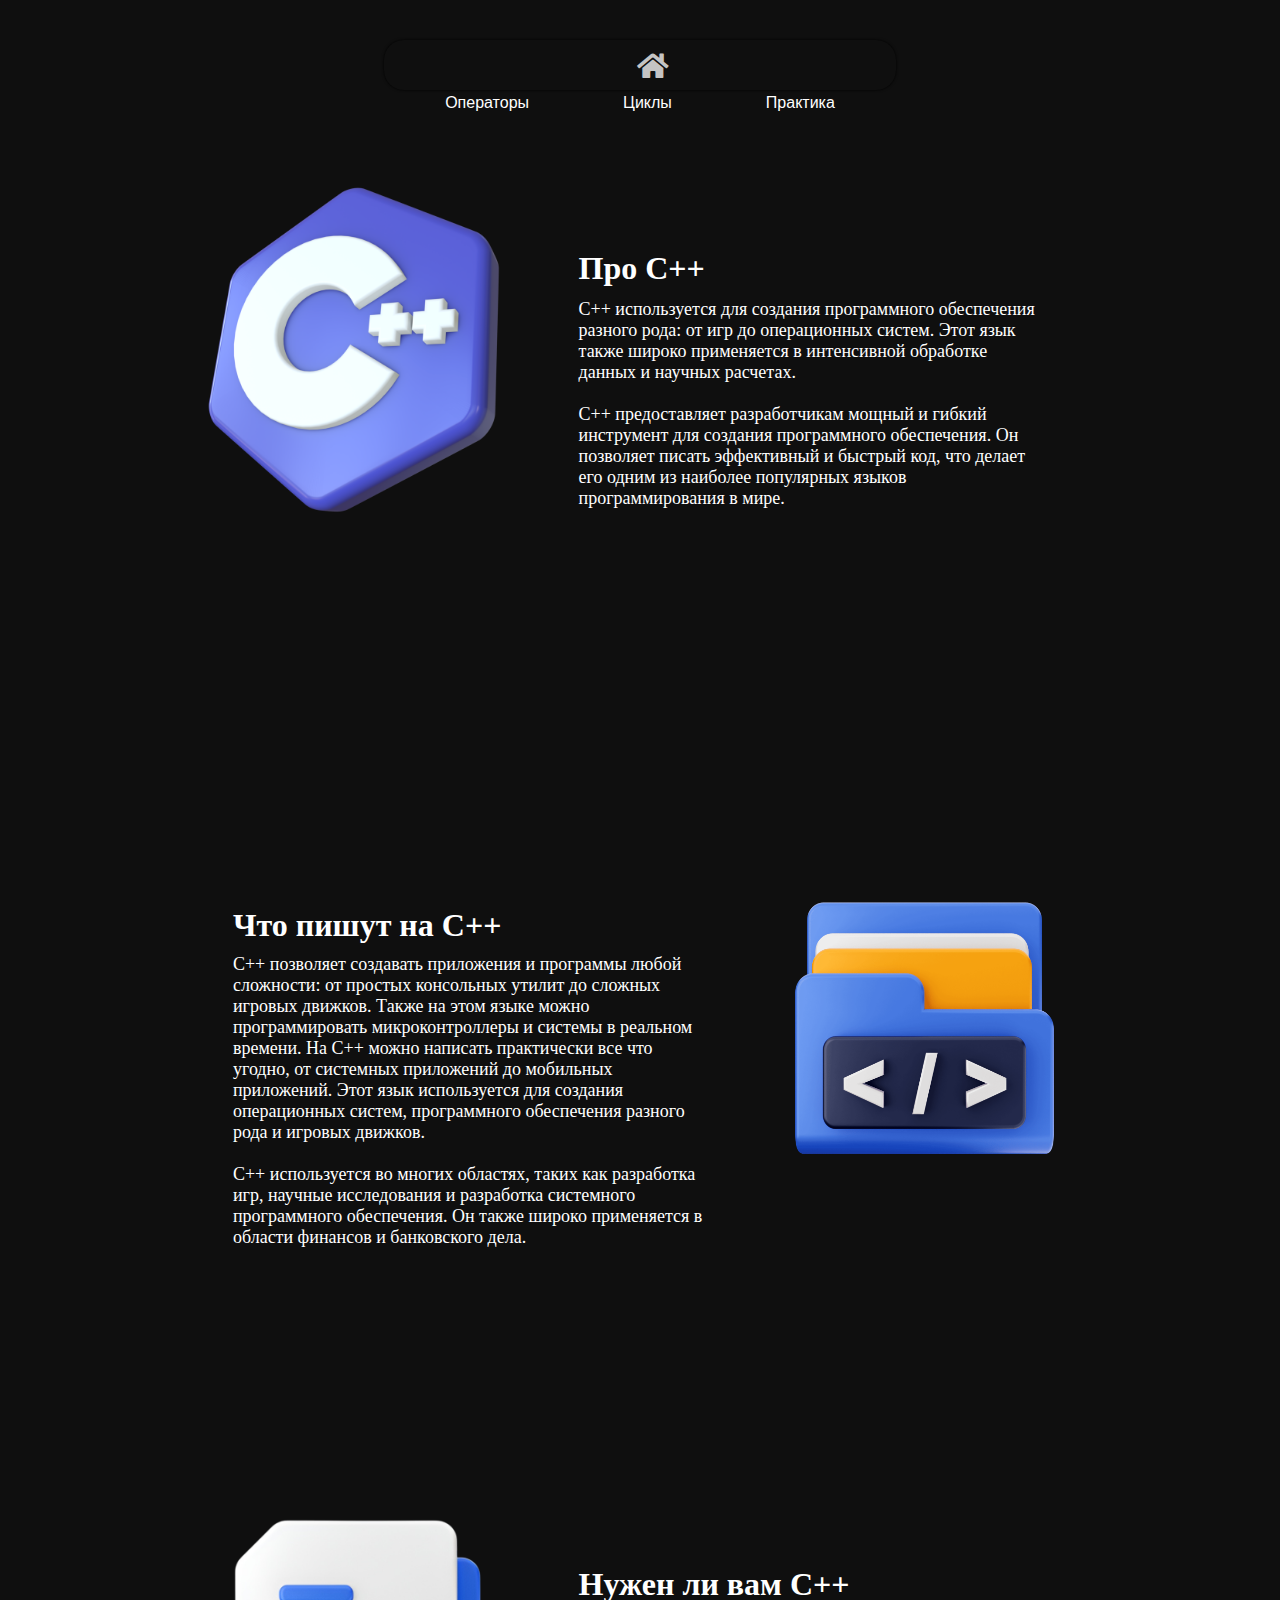
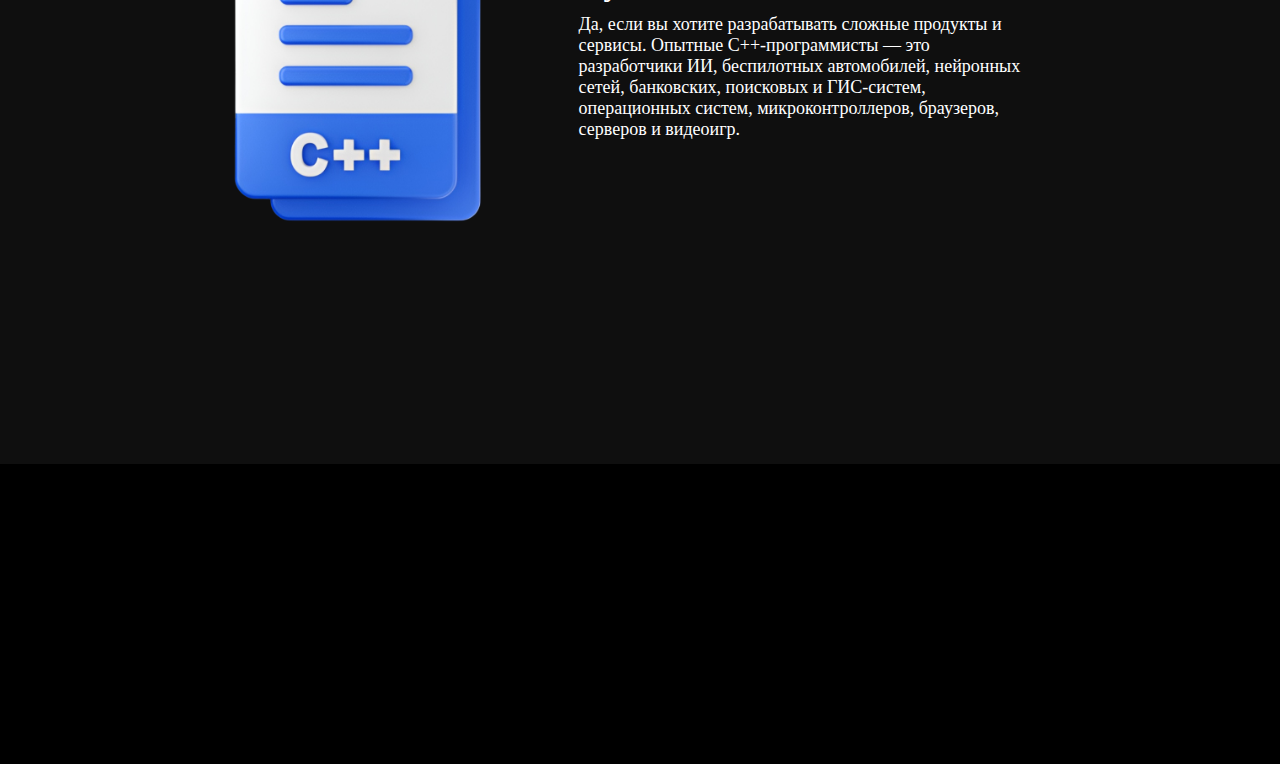
==== index.html @ 0b918642 "Add files via upload" ====
<!DOCTYPE html>
<html>
<head>
	<title>Операторы языка</title>
	<link rel="stylesheet" href="styles/style.css">
	<link rel="stylesheet" href="styles/mainMenu.css">
	<link rel="stylesheet" href="https://use.fontawesome.com/releases/v5.1.1/css/all.css">
</head>
<body>

<center>
<header>
	<div class="ALL_header_menu"> 
		<div class="Logo">
			<a href="index.html"><i class="fa fa-home"></i></a>
		</div>  
		<div class="Top_menu">
			<ul>
				<div class="dropdown">
					<li><a href="index3.html">Операторы</a></li>
						 <div class="dropdown-content">
	    				 	<a href="if_else.html">Оператор if и else</a>
	   						<a href="ternal.html">Тернальный оператор</a>
	   						<a href="switch.html">Оператор switch</a>
	   						<a href="break.html">break и continue</a>
	    				 </div>
	    		</div>
	    		<div class="dropdown1"> 
	    			<li><a href="index1.html">Циклы</a></li>
	    			 	<div class="dropdown-content1">
	    				 	<a href="for.html">Цикл for</a>
	   						<a href="while.html">Циклы while и do while</a>
	   						<a href="nested.html">Вложенные констуркции в циклах</a>
	    				</div>
				</div>
				<li><a href="index2.html">Практика</a></li>
			</ul>
		</div>
    </div>
</header>
</center>	
<div class="text1">
<div class="text_block" id="block1">
	<img src="images/3dc.png">
	<div class="block_text">
		<h1>Про C++</h1>
		<p>C++ используется для создания программного обеспечения разного рода: от игр до операционных систем. Этот язык также широко применяется в интенсивной обработке данных и научных расчетах.
		<br><br>
		C++ предоставляет разработчикам мощный и гибкий инструмент для создания программного обеспечения. Он позволяет писать эффективный и быстрый код, что делает его одним из наиболее популярных языков программирования в мире.</p>
	</div>
</div>

<div class="text_block" id="block2">
	<div class="block_text">
		<h1>Что пишут на C++</h1>
		<p>C++ позволяет создавать приложения и программы любой сложности: от простых консольных утилит до сложных игровых движков. Также на этом языке можно программировать микроконтроллеры и системы в реальном времени. На C++ можно написать практически все что угодно, от системных приложений до мобильных приложений. Этот язык используется для создания операционных систем, программного обеспечения разного рода и игровых движков.
		<br><br>
		C++ используется во многих областях, таких как разработка игр, научные исследования и разработка системного программного обеспечения. Он также широко применяется в области финансов и банковского дела. </p>
	</div>
	<img src="images/folder.png">
</div>
<div class="text_block" id="block3">
	<img src="images/fileC.png">
	<div class="block_text">
		<h1>Нужен ли вам C++</h1>
		<p>Да, если вы хотите разрабатывать сложные продукты и сервисы. Опытные C++-программисты — это разработчики ИИ, беспилотных автомобилей, нейронных сетей, банковских, поисковых и ГИС-систем, операционных систем, микроконтроллеров, браузеров, серверов и видеоигр.</p>
	</div>
</div>
</div>
<footer>
  	</footer>
</body>
</html>
---- styles/style.css ----
* {
    margin: 0;
    padding: 0;
}

body {
    background: #0f0f0f;
}

p {
    font-size: 18px;
}
.text_block {
    display: inline-flex;
    padding-top: 3%;
    padding-left: 10%;
    max-width: 80%; /* Ограничиваем максимальную ширину блока */
    z-index: 1;
}

.block_text {
    padding-left: 4%; /* Используем относительные отступы */
    z-index: 1;
}

.text_block img {
    max-width: 37%; /* Делаем изображения адаптивными по ширине */
    height: auto; /* Позволяем изображениям сохранять пропорции */
    padding-left: 3%; /* Используем относительные отступы */
    padding-top: 4%;
    z-index: 1;
}

.block_text p {
    color: white;
    padding-top: 2%;
    max-width: 80%; /* Ограничиваем максимальную ширину текста */
}

#block2 .block_text p {
	max-width: 100%;
}

.block_text h1 {
    color: white;
    padding-top: 22%; /* Используем относительные отступы */
}

#block1 {
    padding-top: 5%; /* Используем относительные отступы */
}

#block2 {
    padding-left: 15%; /* Используем относительные отступы */
    padding-top: 20%; /* Используем относительные отступы */
}

#block2 img {
    padding-top: 4%; /* Используем относительные отступы */
    padding-right: 10%
}


#block3 {
    padding-top: 15%; /* Используем относительные отступы */
}

.text1 {
    margin-top: -30px;
}


.block_text1 {
    padding-left: 4%; /* Используем относительные отступы */
    z-index: 1;
}

.block_text1 {
    color: white;
    padding-top: 2%;
    max-width: 80%; /* Ограничиваем максимальную ширину текста */
}

.block_text1 h1 {
    color: white;
    padding-top: 5%; /* Используем относительные отступы */
}

.block_text1 p {
    color: white;
    padding-top: 2%;
}

.example h2 {
    color: #c7c7c7;
    margin-left: 13%;
    padding-top: 3%;
    font-size: 21px;
    text-decoration: underline 1px;
}

.example {
    margin-left: 6%;
}

.example p {
     color: white;
    padding-top: 2%;
    max-width: 80%; /* Ограничиваем максимальную ширину текста */
    margin-left: 14%;

}

#textexample {
    margin-top: -20px;
}

#textexample1 {
    color: white;
    padding-top: 3%;
    max-width: 70%; /* Ограничиваем максимальную ширину текста */
    margin-left: 13.2%;
}

footer {
    background-color: black;
    margin-top: 200px;
    height: 300px;
}
---- styles/mainMenu.css ----
header {
  display: flex;
  justify-content: center;
  border-radius: 20px;
  width: 40%; /* Используем относительную ширину */
  margin: 40px auto 0; /* Центрируем по горизонтали и добавляем отступы */
  height: 50px;
  box-shadow: 0px 0px 3px black;
  position: relative; /* Добавляем позиционирование */
  background: #0f0f0f;
}

.Logo, .Top_menu {
  display: inline-block;
  vertical-align: middle;
}

.Logo i {
  font-size: 28px;
  margin-left: 25px;
  padding-top: 11.5px;
  color: #c4c4c4;
  transition: 0.3s;
}

.Logo i:hover {
  text-shadow: 0px 0px 5px #6224ff;
  transition: 0.3s;
}

.Top_menu li {
  display: inline-block;
  padding-top: 14px;
  transition: 0.3s;
}

.Top_menu li:hover{
  color: red;
}

.Top_menu a {
  padding: 45px; /* Убираем верхний отступ и добавляем отступы по бокам */
  font-size: 16px;
  color: white;
  text-decoration: none;
  transition: 0.3s;
  font-family: arial, "FontAwesome"; /* Объединяем шрифты */
}



.dropdown, .dropdown1 {
  position: relative;
  display: inline-block;
}

.dropdown-content, .dropdown-content1 {
  display: none;
  position: absolute;
  z-index: 1;
  background: #0f0f0f;
  box-shadow: 0px 0px 3px black;
  border-radius: 10px;
  width: 130px;
  margin-left: 25px;
  margin-top: 25px;
  animation: slideIn 0.3s ease forwards; /* Анимация появления */
  z-index: 2;
}

.dropdown-content1 { 
  margin-left: 10px;
}

@keyframes slideIn {
  from {
    opacity: 0;
    transform: translateY(-10px); /* Двигаем блок вверх при появлении */
  }
  to {
    opacity: 1;
    transform: translateY(0); /* Конечное положение */
  }
}

.dropdown-content a, .dropdown-content1 a {
  color: #ababab;
  padding: 20px; /* Изменяем отступы */
  text-decoration: none;
  display: block;
}

.dropdown-content a:hover, .dropdown-content1 a:hover {
  color: white; /* Изменяем цвет при наведении */
}

.dropdown:hover .dropdown-content, .dropdown1:hover .dropdown-content1 {
  display: block;
}
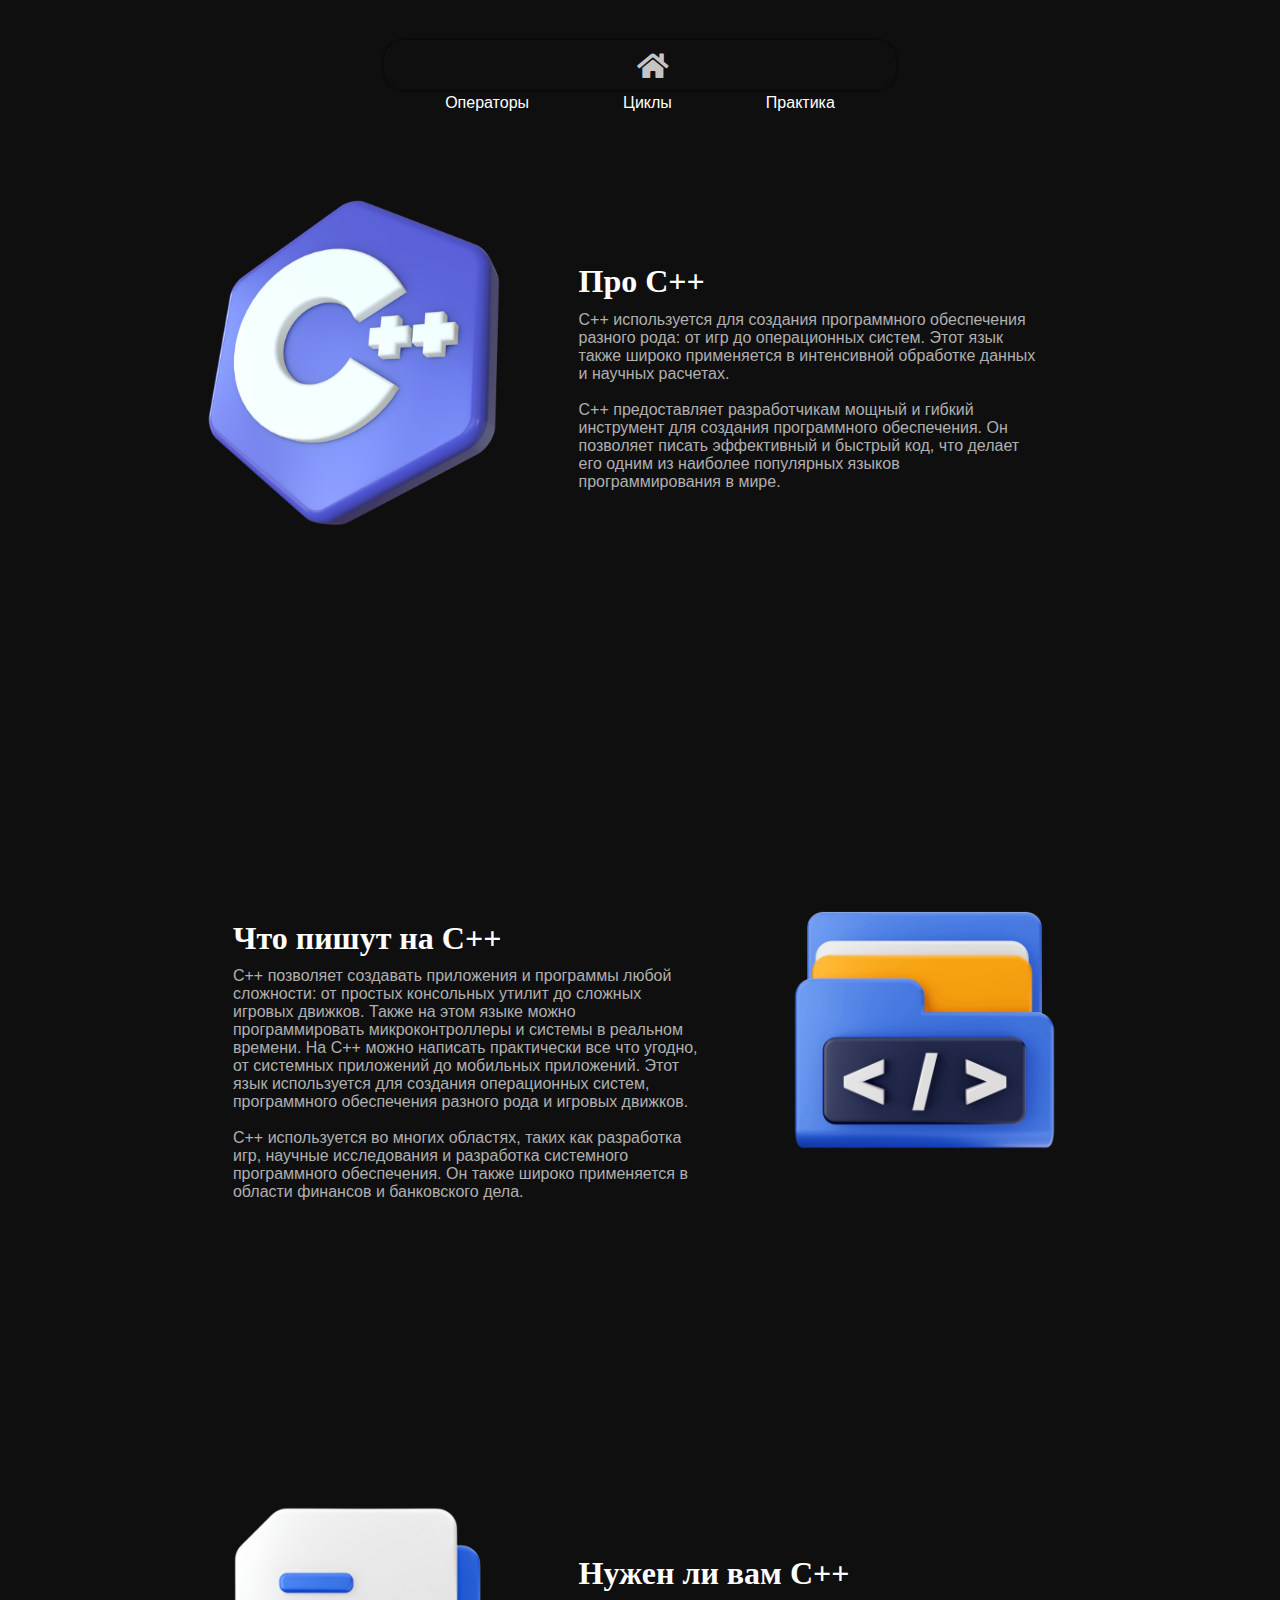
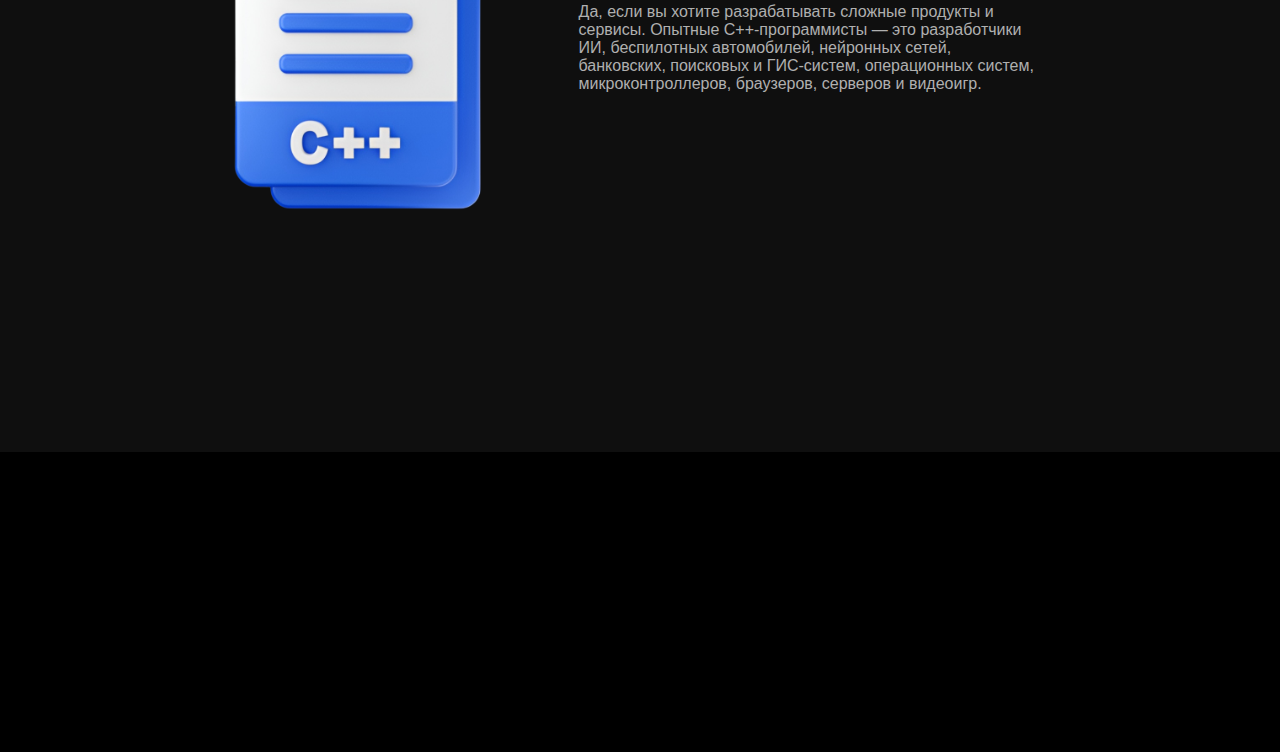
==== commit f4002729: "Add files via upload" ====
--- a/index.html
+++ b/index.html
@@ -17,7 +17,7 @@
 		<div class="Top_menu">
 			<ul>
 				<div class="dropdown">
-					<li><a href="index3.html">Операторы</a></li>
+					<li><a href="">Операторы</a></li>
 						 <div class="dropdown-content">
 	    				 	<a href="if_else.html">Оператор if и else</a>
 	   						<a href="ternal.html">Тернальный оператор</a>
@@ -26,14 +26,14 @@
 	    				 </div>
 	    		</div>
 	    		<div class="dropdown1"> 
-	    			<li><a href="index1.html">Циклы</a></li>
+	    			<li><a href="">Циклы</a></li>
 	    			 	<div class="dropdown-content1">
 	    				 	<a href="for.html">Цикл for</a>
 	   						<a href="while.html">Циклы while и do while</a>
 	   						<a href="nested.html">Вложенные констуркции в циклах</a>
 	    				</div>
 				</div>
-				<li><a href="index2.html">Практика</a></li>
+				<li><a href="practice.html">Практика</a></li>
 			</ul>
 		</div>
     </div>
--- a/styles/style.css
+++ b/styles/style.css
@@ -8,7 +8,8 @@
 }
 
 p {
-    font-size: 18px;
+    font-size: 16px;
+    font-family: Geneva, Arial, Helvetica, sans-serif;
 }
 .text_block {
     display: inline-flex;
@@ -32,7 +33,7 @@
 }
 
 .block_text p {
-    color: white;
+    color: #b0b0b0;
     padding-top: 2%;
     max-width: 80%; /* Ограничиваем максимальную ширину текста */
 }
@@ -47,7 +48,7 @@
 }
 
 #block1 {
-    padding-top: 5%; /* Используем относительные отступы */
+    padding-top: 6%; /* Используем относительные отступы */
 }
 
 #block2 {
@@ -65,6 +66,12 @@
     padding-top: 15%; /* Используем относительные отступы */
 }
 
+#block5 {
+    padding-left: 12%; /* Используем относительные отступы */
+    z-index: 1;
+
+}
+
 .text1 {
     margin-top: -30px;
 }
@@ -76,7 +83,7 @@
 }
 
 .block_text1 {
-    color: white;
+    color: #b0b0b0;
     padding-top: 2%;
     max-width: 80%; /* Ограничиваем максимальную ширину текста */
 }
@@ -87,8 +94,10 @@
 }
 
 .block_text1 p {
-    color: white;
+    color: #b0b0b0;
     padding-top: 2%;
+    font-size: 16px;
+    font-family: Geneva, Arial, Helvetica, sans-serif;
 }
 
 .example h2 {
@@ -104,10 +113,12 @@
 }
 
 .example p {
-     color: white;
+    color: #b0b0b0;
     padding-top: 2%;
     max-width: 80%; /* Ограничиваем максимальную ширину текста */
     margin-left: 14%;
+    font-size: 16px;
+    font-family: Geneva, Arial, Helvetica, sans-serif;
 
 }
 
@@ -116,7 +127,7 @@
 }
 
 #textexample1 {
-    color: white;
+    color: #b0b0b0;
     padding-top: 3%;
     max-width: 70%; /* Ограничиваем максимальную ширину текста */
     margin-left: 13.2%;
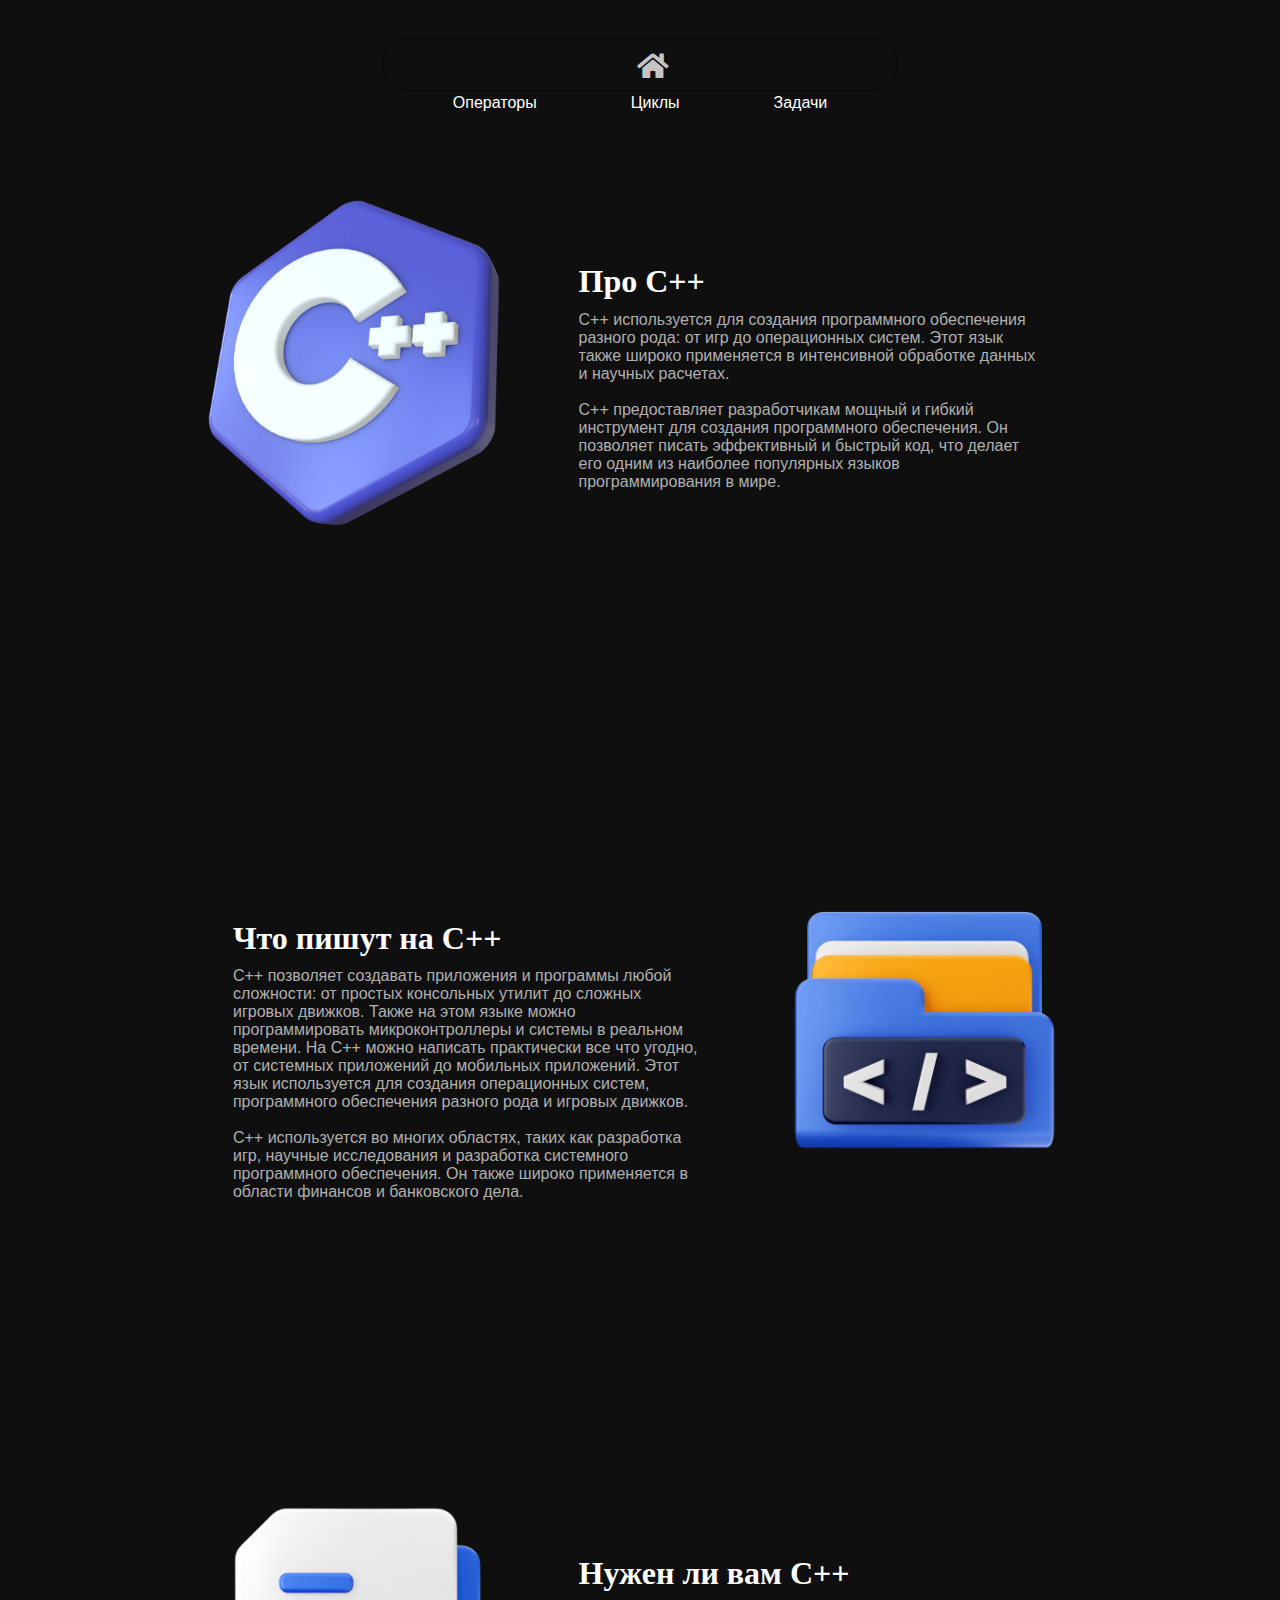
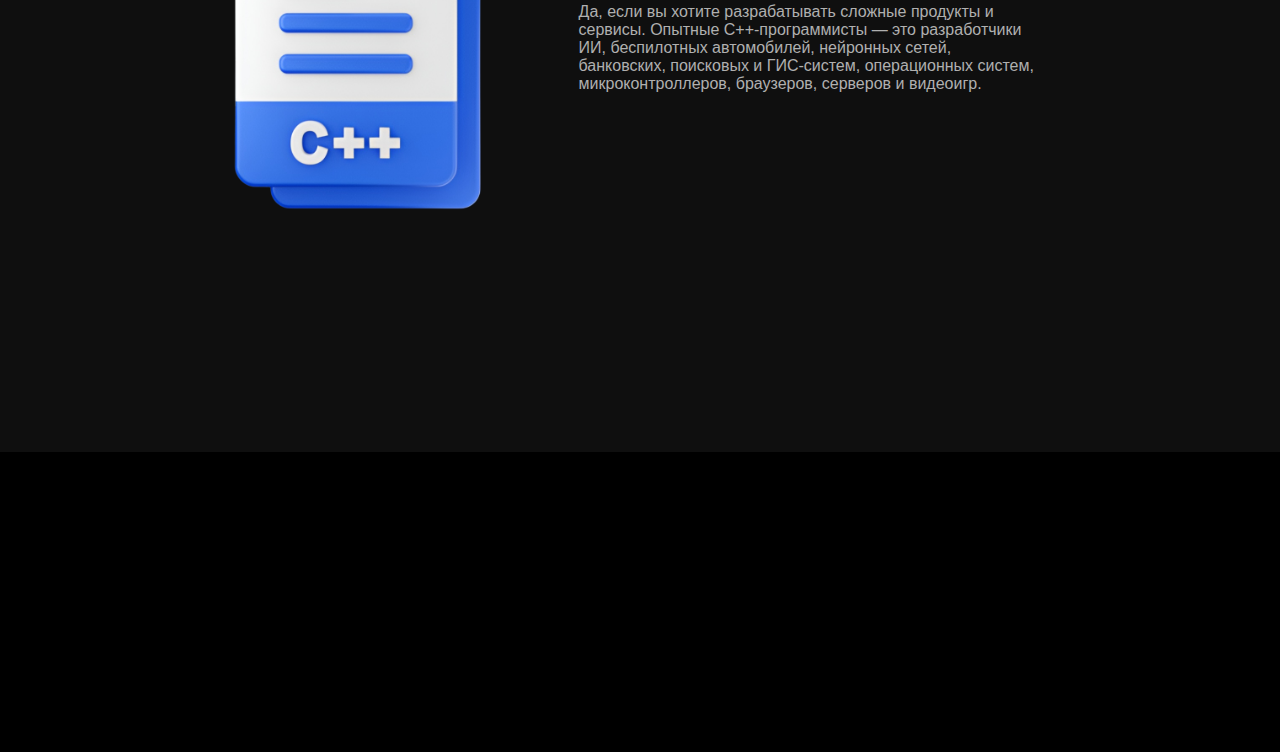
==== commit b87e86fb: "Add files via upload" ====
--- a/index.html
+++ b/index.html
@@ -33,7 +33,7 @@
 	   						<a href="nested.html">Вложенные констуркции в циклах</a>
 	    				</div>
 				</div>
-				<li><a href="practice.html">Практика</a></li>
+				<li><a href="practice.html">Задачи</a></li>
 			</ul>
 		</div>
     </div>
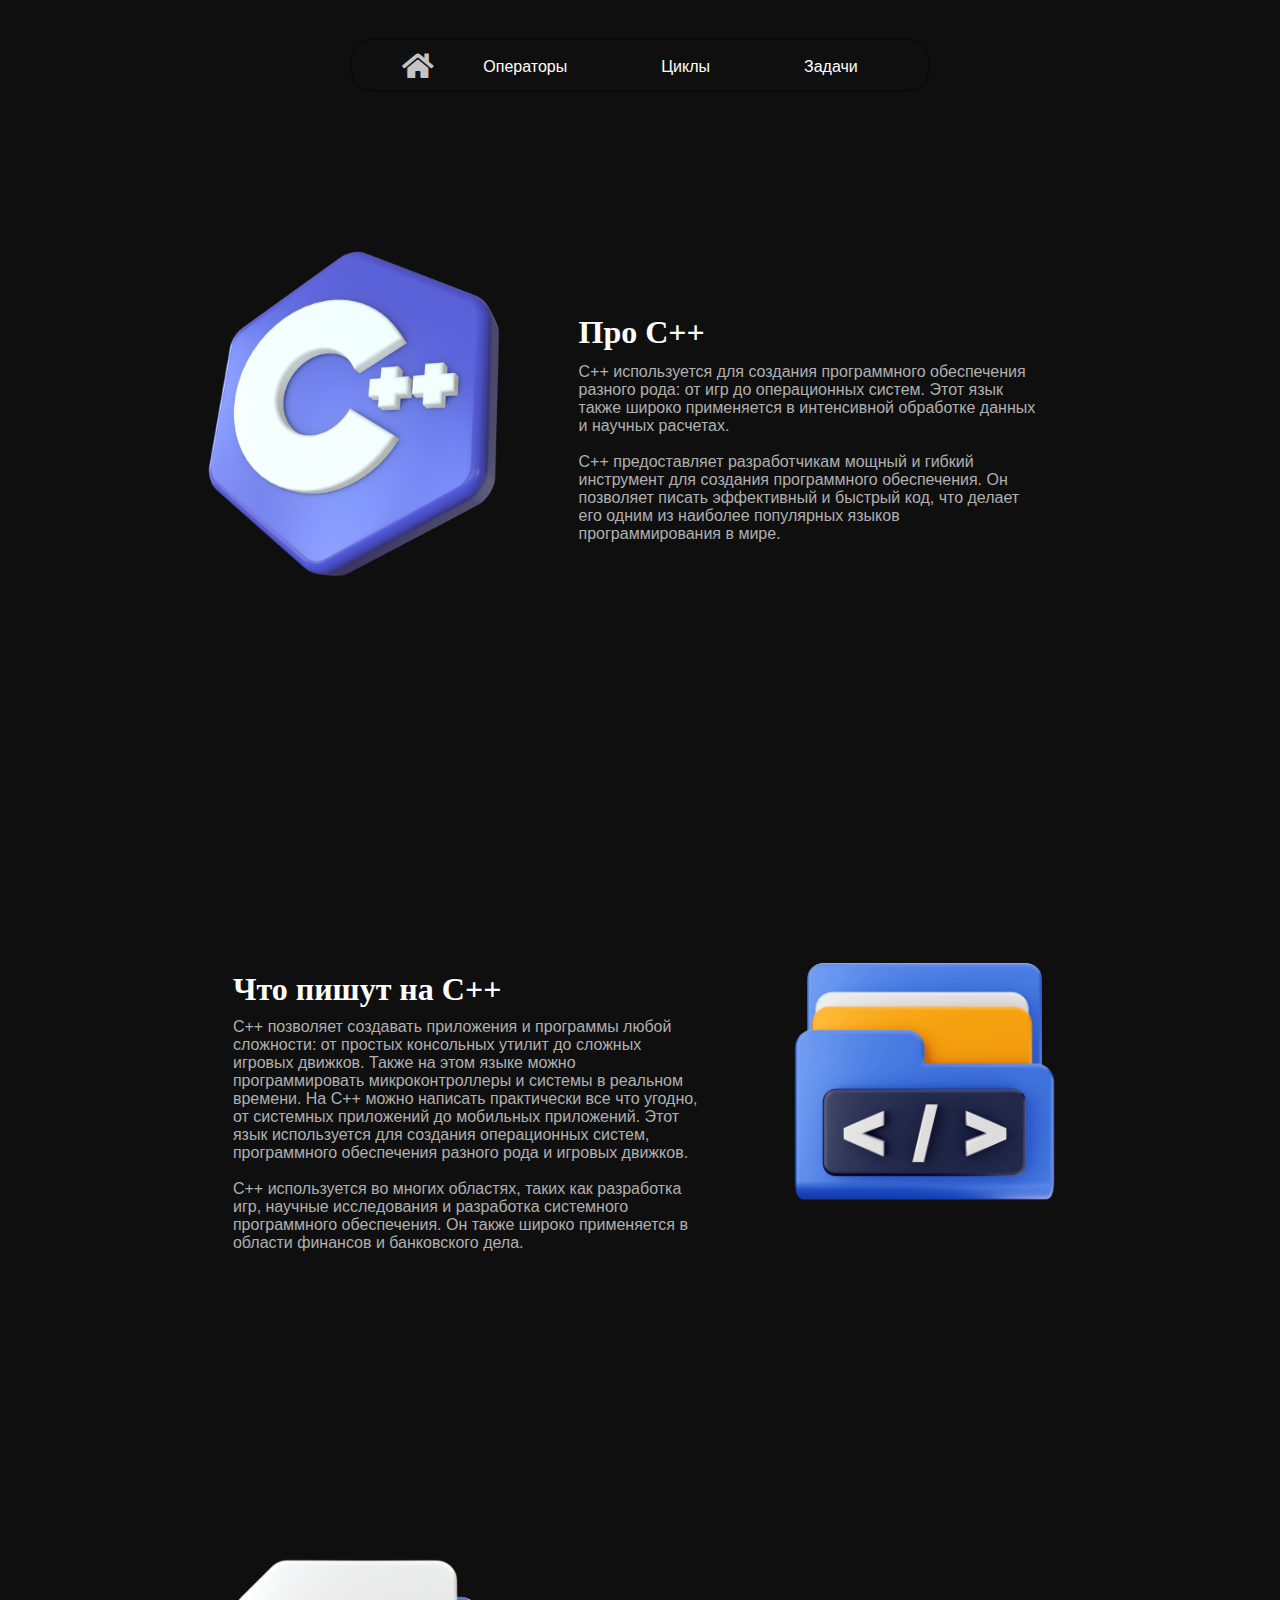
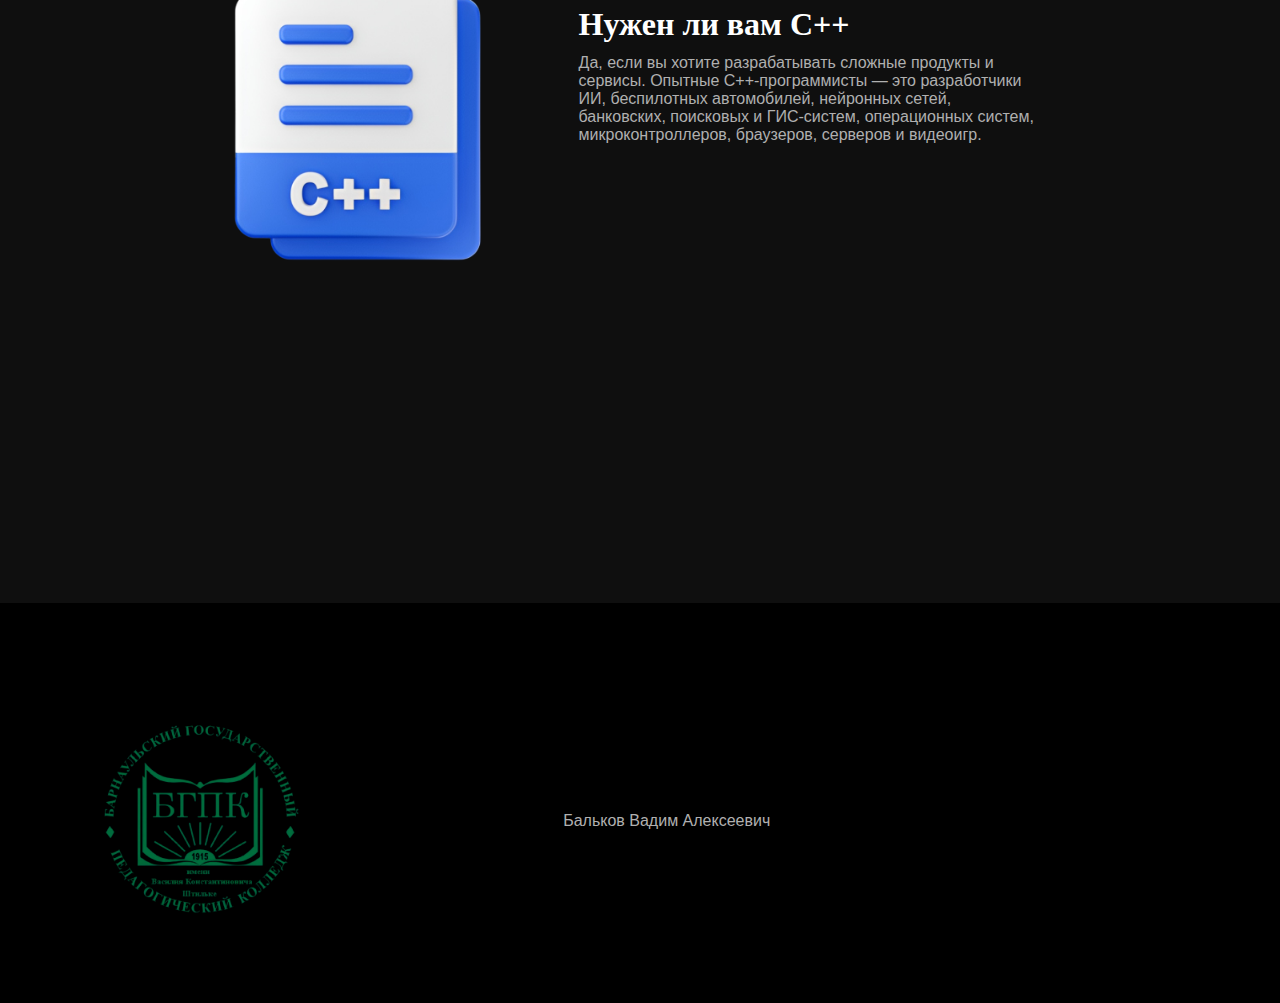
==== commit b7191dd8: "Add files via upload" ====
--- a/index.html
+++ b/index.html
@@ -38,6 +38,7 @@
 		</div>
     </div>
 </header>
+
 </center>	
 <div class="text1">
 <div class="text_block" id="block1">
@@ -68,6 +69,8 @@
 </div>
 </div>
 <footer>
-  	</footer>
+	<a href="https://bgpk.edu22.info/"><img src="images/LogoBGPK.png" id="logoFooter"></a>
+	<p>Бальков Вадим Алексеевич</p>
+</footer>
 </body>
 </html>--- a/styles/style.css
+++ b/styles/style.css
@@ -48,7 +48,7 @@
 }
 
 #block1 {
-    padding-top: 6%; /* Используем относительные отступы */
+    padding-top: 10%; /* Используем относительные отступы */
 }
 
 #block2 {
@@ -135,6 +135,21 @@
 
 footer {
     background-color: black;
-    margin-top: 200px;
-    height: 300px;
+    margin-top: 300px;
+    height: 400px;
+}
+
+#logoFooter {
+    width: 200px;
+    height: 200px;
+    margin-top: 115px;
+    margin-left: 100px;
+    transition: 0.5s;
+}
+
+
+footer p {
+    color: #b0b0b0;
+    margin-left: 44%;
+    margin-top: -110px;
 }--- a/styles/mainMenu.css
+++ b/styles/mainMenu.css
@@ -2,7 +2,7 @@
   display: flex;
   justify-content: center;
   border-radius: 20px;
-  width: 40%; /* Используем относительную ширину */
+  width: 45%; /* Используем относительную ширину */
   margin: 40px auto 0; /* Центрируем по горизонтали и добавляем отступы */
   height: 50px;
   box-shadow: 0px 0px 3px black;
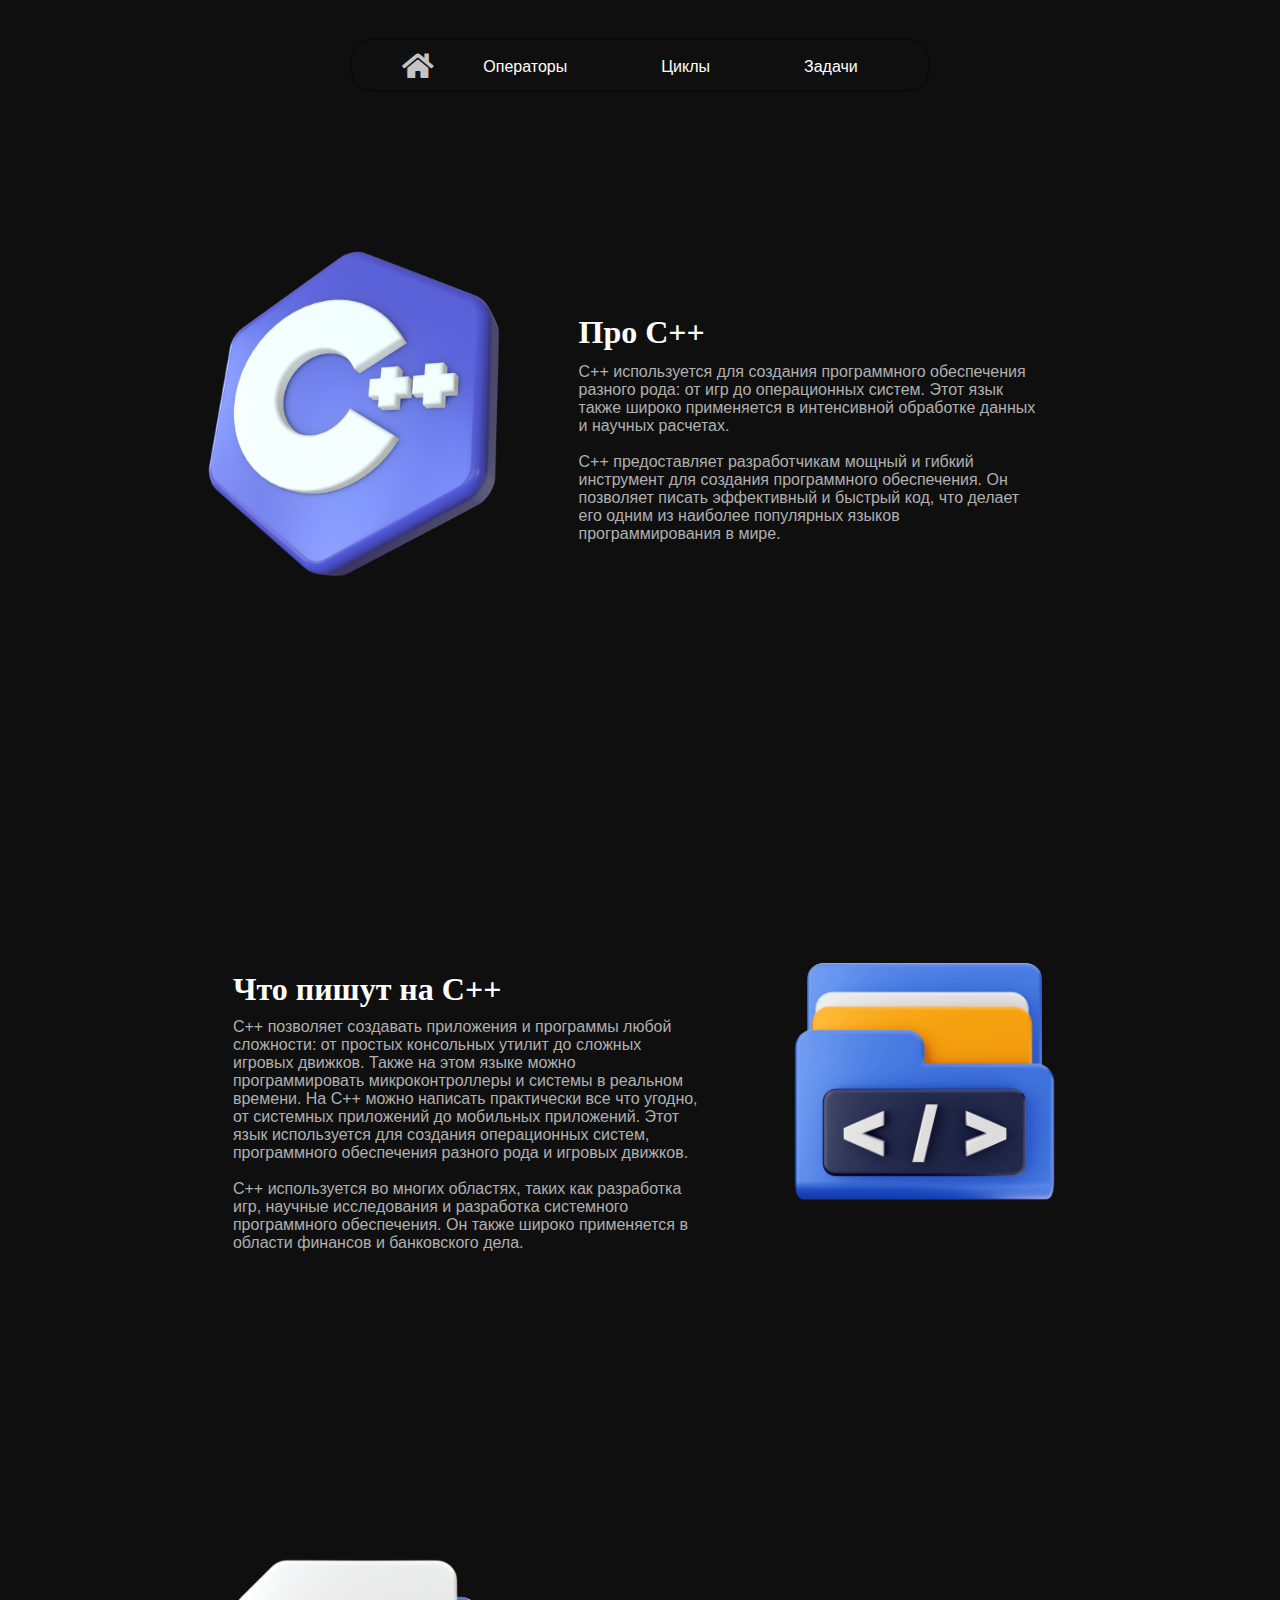
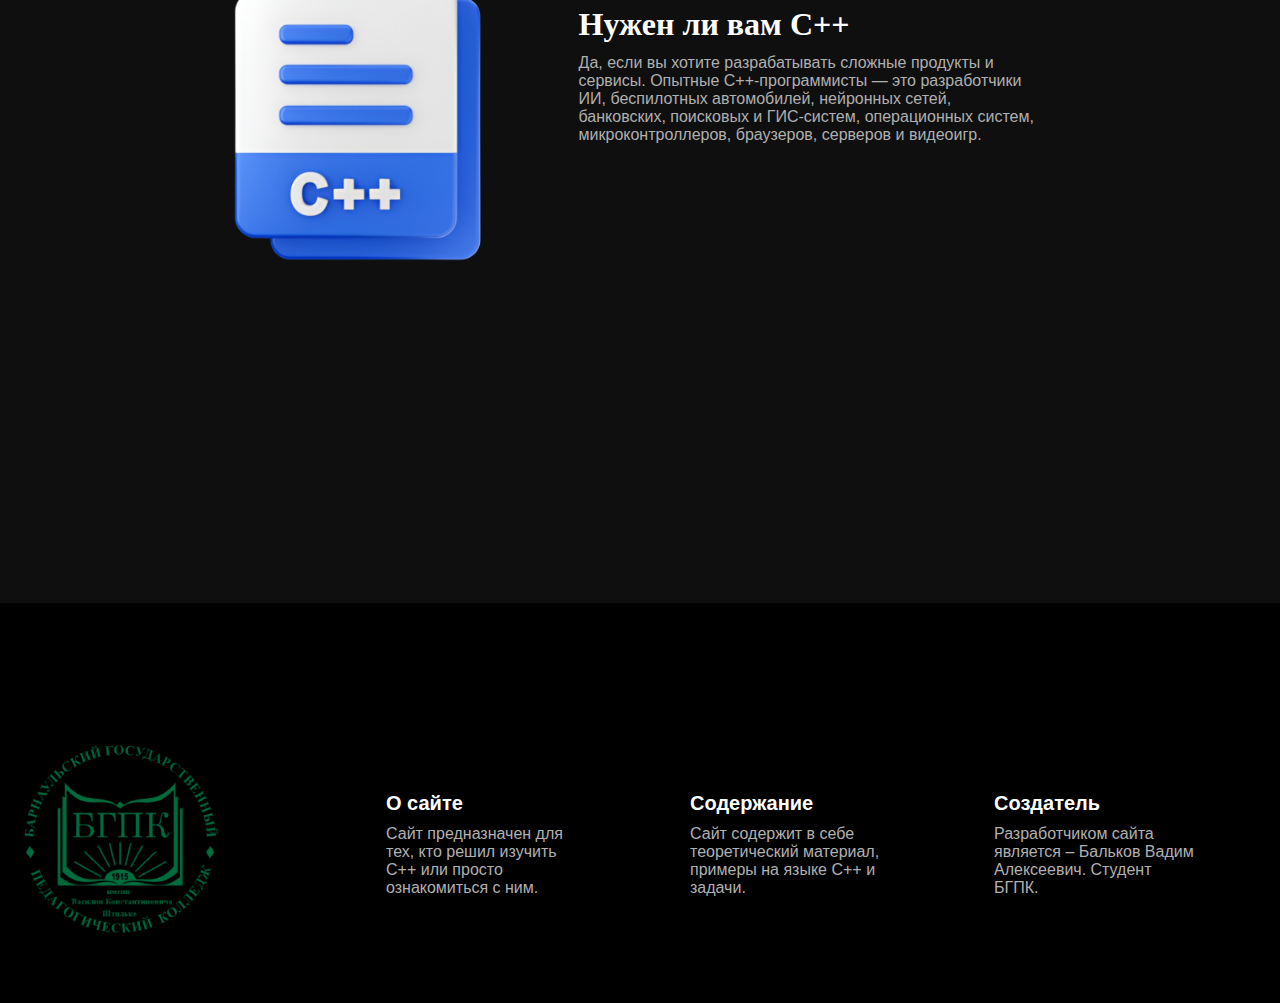
==== commit 01f3c799: "Add files via upload" ====
--- a/index.html
+++ b/index.html
@@ -1,10 +1,12 @@
 <!DOCTYPE html>
+
 <html>
 <head>
 	<title>Операторы языка</title>
 	<link rel="stylesheet" href="styles/style.css">
 	<link rel="stylesheet" href="styles/mainMenu.css">
 	<link rel="stylesheet" href="https://use.fontawesome.com/releases/v5.1.1/css/all.css">
+	<link rel="icon" href="Logo/logo.png">
 </head>
 <body>
 
@@ -41,13 +43,14 @@
 
 </center>	
 <div class="text1">
-<div class="text_block" id="block1">
-	<img src="images/3dc.png">
-	<div class="block_text">
-		<h1>Про C++</h1>
-		<p>C++ используется для создания программного обеспечения разного рода: от игр до операционных систем. Этот язык также широко применяется в интенсивной обработке данных и научных расчетах.
-		<br><br>
-		C++ предоставляет разработчикам мощный и гибкий инструмент для создания программного обеспечения. Он позволяет писать эффективный и быстрый код, что делает его одним из наиболее популярных языков программирования в мире.</p>
+	<div class="text_block" id="block1">
+		<img src="images/3dc.png">
+		<div class="block_text">
+			<h1>Про C++</h1>
+			<p>C++ используется для создания программного обеспечения разного рода: от игр до операционных систем. Этот язык также широко применяется в интенсивной обработке данных и научных расчетах.
+			<br><br>
+			C++ предоставляет разработчикам мощный и гибкий инструмент для создания программного обеспечения. Он позволяет писать эффективный и быстрый код, что делает его одним из наиболее популярных языков программирования в мире.</p>
+		</div>
 	</div>
 </div>
 
@@ -60,6 +63,7 @@
 	</div>
 	<img src="images/folder.png">
 </div>
+
 <div class="text_block" id="block3">
 	<img src="images/fileC.png">
 	<div class="block_text">
@@ -67,10 +71,25 @@
 		<p>Да, если вы хотите разрабатывать сложные продукты и сервисы. Опытные C++-программисты — это разработчики ИИ, беспилотных автомобилей, нейронных сетей, банковских, поисковых и ГИС-систем, операционных систем, микроконтроллеров, браузеров, серверов и видеоигр.</p>
 	</div>
 </div>
-</div>
+
 <footer>
+	<center>
 	<a href="https://bgpk.edu22.info/"><img src="images/LogoBGPK.png" id="logoFooter"></a>
-	<p>Бальков Вадим Алексеевич</p>
+	<div class="blocksFooter">
+		<div class="footerBlock">
+			<h1>О сайте</h1>
+			<p>Сайт предназначен для тех, кто решил изучить C++ или просто ознакомиться с ним.</p>
+		</div>
+		<div class="footerBlock">
+			<h1>Содержание</h1>
+			<p>Сайт содержит в себе теоретический материал, примеры на языке C++ и задачи.</p>
+		</div>
+		<div class="footerBlock">
+			<h1>Создатель</h1>
+			<p>Разработчиком сайта является – Бальков Вадим Алексеевич. Студент БГПК.</p>
+		</div>
+	</div></center>
 </footer>
+
 </body>
 </html>--- a/styles/style.css
+++ b/styles/style.css
@@ -15,19 +15,19 @@
     display: inline-flex;
     padding-top: 3%;
     padding-left: 10%;
-    max-width: 80%; /* Ограничиваем максимальную ширину блока */
+    max-width: 80%; 
     z-index: 1;
 }
 
 .block_text {
-    padding-left: 4%; /* Используем относительные отступы */
+    padding-left: 4%; 
     z-index: 1;
 }
 
 .text_block img {
-    max-width: 37%; /* Делаем изображения адаптивными по ширине */
-    height: auto; /* Позволяем изображениям сохранять пропорции */
-    padding-left: 3%; /* Используем относительные отступы */
+    max-width: 37%; 
+    height: auto; 
+    padding-left: 3%; 
     padding-top: 4%;
     z-index: 1;
 }
@@ -35,7 +35,7 @@
 .block_text p {
     color: #b0b0b0;
     padding-top: 2%;
-    max-width: 80%; /* Ограничиваем максимальную ширину текста */
+    max-width: 80%; 
 }
 
 #block2 .block_text p {
@@ -44,31 +44,30 @@
 
 .block_text h1 {
     color: white;
-    padding-top: 22%; /* Используем относительные отступы */
+    padding-top: 22%; 
 }
 
 #block1 {
-    padding-top: 10%; /* Используем относительные отступы */
+    padding-top: 10%; 
 }
 
 #block2 {
-    padding-left: 15%; /* Используем относительные отступы */
-    padding-top: 20%; /* Используем относительные отступы */
+    padding-left: 15%; 
+    padding-top: 20%; 
 }
 
 #block2 img {
-    padding-top: 4%; /* Используем относительные отступы */
+    padding-top: 4%; 
     padding-right: 10%
 }
 
 
 #block3 {
-    padding-top: 15%; /* Используем относительные отступы */
+    padding-top: 15%; 
 }
 
 #block5 {
-    padding-left: 12%; /* Используем относительные отступы */
-    z-index: 1;
+    padding-left: 12%; 
 
 }
 
@@ -78,19 +77,16 @@
 
 
 .block_text1 {
-    padding-left: 4%; /* Используем относительные отступы */
-    z-index: 1;
-}
-
-.block_text1 {
     color: #b0b0b0;
     padding-top: 2%;
-    max-width: 80%; /* Ограничиваем максимальную ширину текста */
+    max-width: 80%; 
+    padding-left: 4%; 
+    z-index: 1;
 }
 
 .block_text1 h1 {
     color: white;
-    padding-top: 5%; /* Используем относительные отступы */
+    padding-top: 5%; 
 }
 
 .block_text1 p {
@@ -115,7 +111,7 @@
 .example p {
     color: #b0b0b0;
     padding-top: 2%;
-    max-width: 80%; /* Ограничиваем максимальную ширину текста */
+    max-width: 80%; 
     margin-left: 14%;
     font-size: 16px;
     font-family: Geneva, Arial, Helvetica, sans-serif;
@@ -129,27 +125,50 @@
 #textexample1 {
     color: #b0b0b0;
     padding-top: 3%;
-    max-width: 70%; /* Ограничиваем максимальную ширину текста */
+    max-width: 70%; 
     margin-left: 13.2%;
 }
 
 footer {
     background-color: black;
     margin-top: 300px;
-    height: 400px;
+    padding: 20px; /* Добавляет отступы внутри подвала */
+    position: relative;
+    width: 100%;
+    min-width: 100%;
+    box-sizing: border-box;
+    min-height: 400px; /* Гарантирует минимальную высоту */
 }
 
 #logoFooter {
     width: 200px;
     height: 200px;
     margin-top: 115px;
-    margin-left: 100px;
+    margin-right: 1050px;
     transition: 0.5s;
 }
 
 
+.footerBlock {
+    width: 200px;
+    display: inline-block;
+    margin: 50px;
+}
+
+footer h1 {
+    font-size: 20px;
+    color: white;
+    display: flex;
+    font-family: Arial;
+}
+
 footer p {
     color: #b0b0b0;
-    margin-left: 44%;
-    margin-top: -110px;
+    margin-top: 10px;
+    text-align: left;
+}
+
+.blocksFooter {
+    margin-top: -200px;
+    padding-left: 300px;
 }--- a/styles/mainMenu.css
+++ b/styles/mainMenu.css
@@ -2,11 +2,11 @@
   display: flex;
   justify-content: center;
   border-radius: 20px;
-  width: 45%; /* Используем относительную ширину */
-  margin: 40px auto 0; /* Центрируем по горизонтали и добавляем отступы */
+  width: 45%; 
+  margin: 40px auto 0; 
   height: 50px;
   box-shadow: 0px 0px 3px black;
-  position: relative; /* Добавляем позиционирование */
+  position: relative; 
   background: #0f0f0f;
 }
 
@@ -24,7 +24,7 @@
 }
 
 .Logo i:hover {
-  text-shadow: 0px 0px 5px #6224ff;
+  text-shadow: 0px 0px 1px white;
   transition: 0.3s;
 }
 
@@ -39,12 +39,12 @@
 }
 
 .Top_menu a {
-  padding: 45px; /* Убираем верхний отступ и добавляем отступы по бокам */
+  padding: 45px; 
   font-size: 16px;
   color: white;
   text-decoration: none;
   transition: 0.3s;
-  font-family: arial, "FontAwesome"; /* Объединяем шрифты */
+  font-family: arial, "FontAwesome"; 
 }
 
 
@@ -64,7 +64,7 @@
   width: 130px;
   margin-left: 25px;
   margin-top: 25px;
-  animation: slideIn 0.3s ease forwards; /* Анимация появления */
+  animation: slideIn 0.3s ease forwards; 
   z-index: 2;
 }
 
@@ -75,23 +75,23 @@
 @keyframes slideIn {
   from {
     opacity: 0;
-    transform: translateY(-10px); /* Двигаем блок вверх при появлении */
+    transform: translateY(-10px); 
   }
   to {
     opacity: 1;
-    transform: translateY(0); /* Конечное положение */
+    transform: translateY(0); 
   }
 }
 
 .dropdown-content a, .dropdown-content1 a {
   color: #ababab;
-  padding: 20px; /* Изменяем отступы */
+  padding: 20px; 
   text-decoration: none;
   display: block;
 }
 
 .dropdown-content a:hover, .dropdown-content1 a:hover {
-  color: white; /* Изменяем цвет при наведении */
+  color: white; 
 }
 
 .dropdown:hover .dropdown-content, .dropdown1:hover .dropdown-content1 {
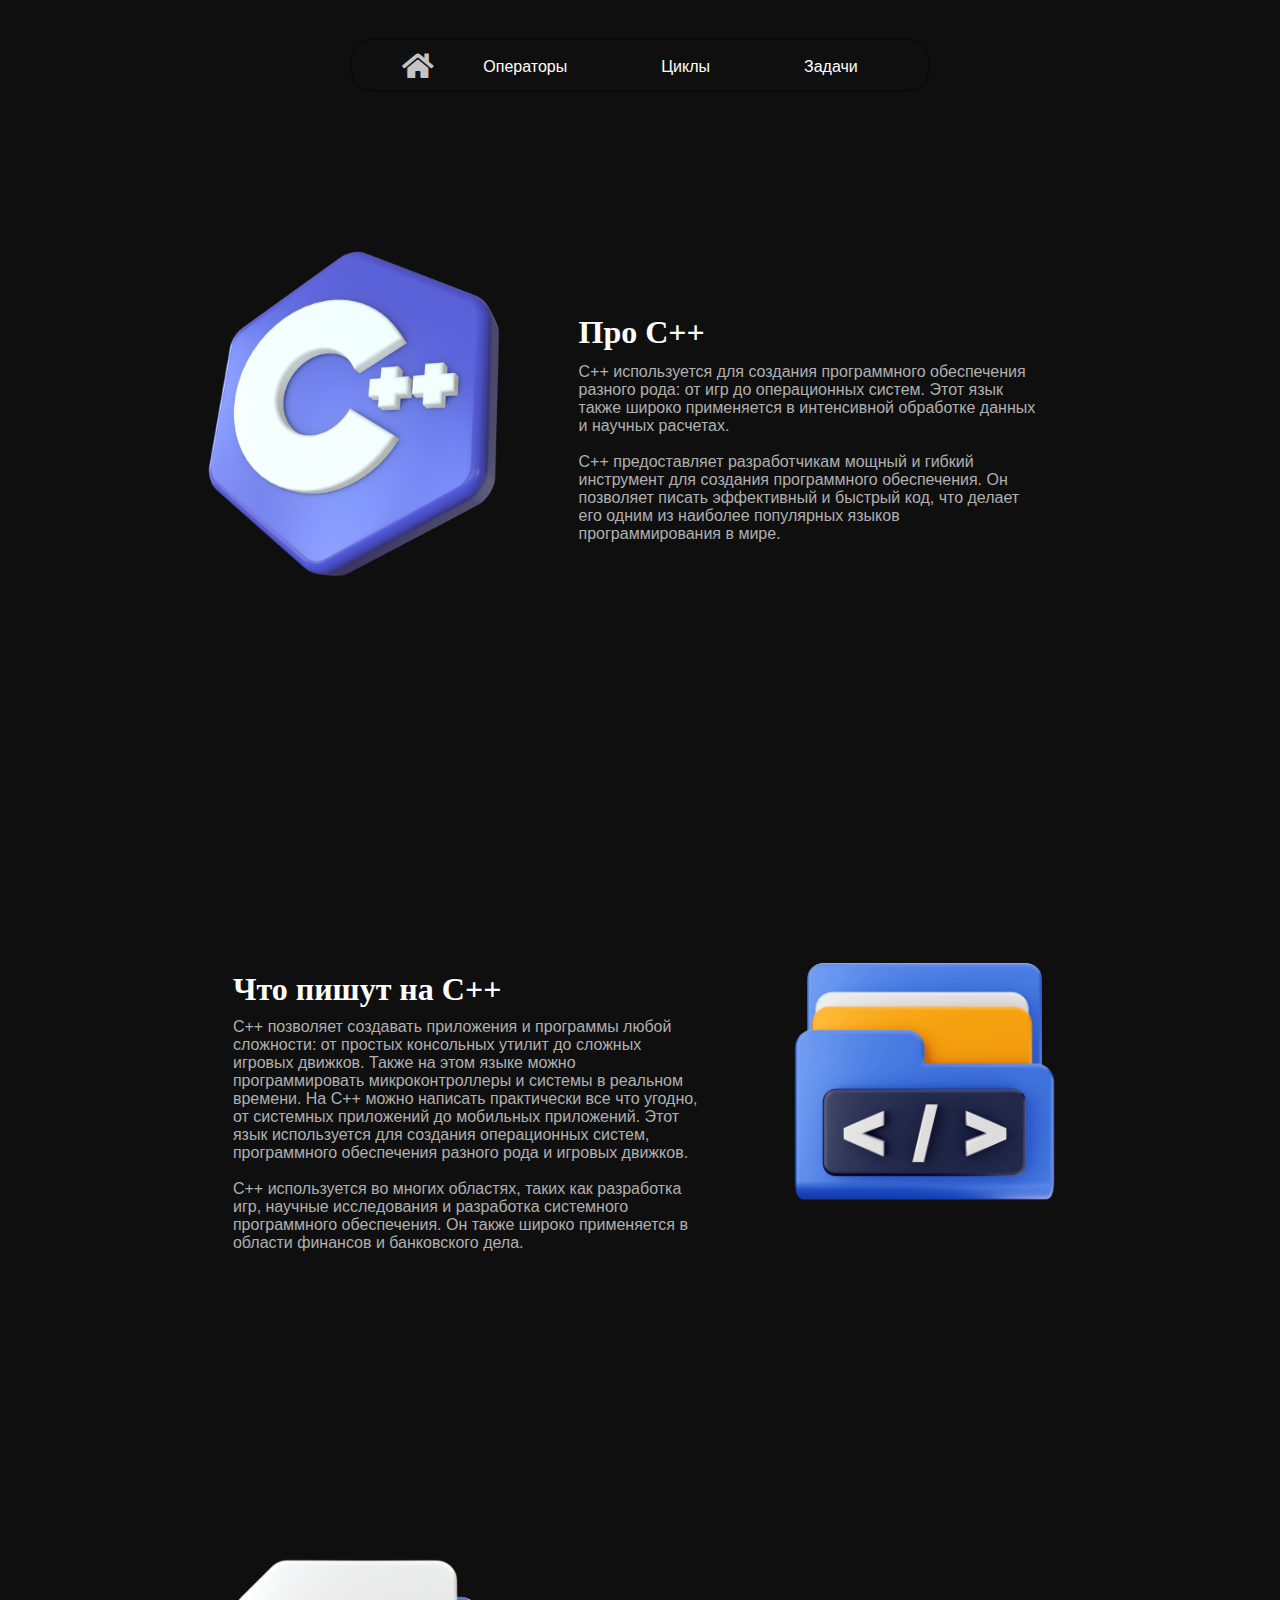
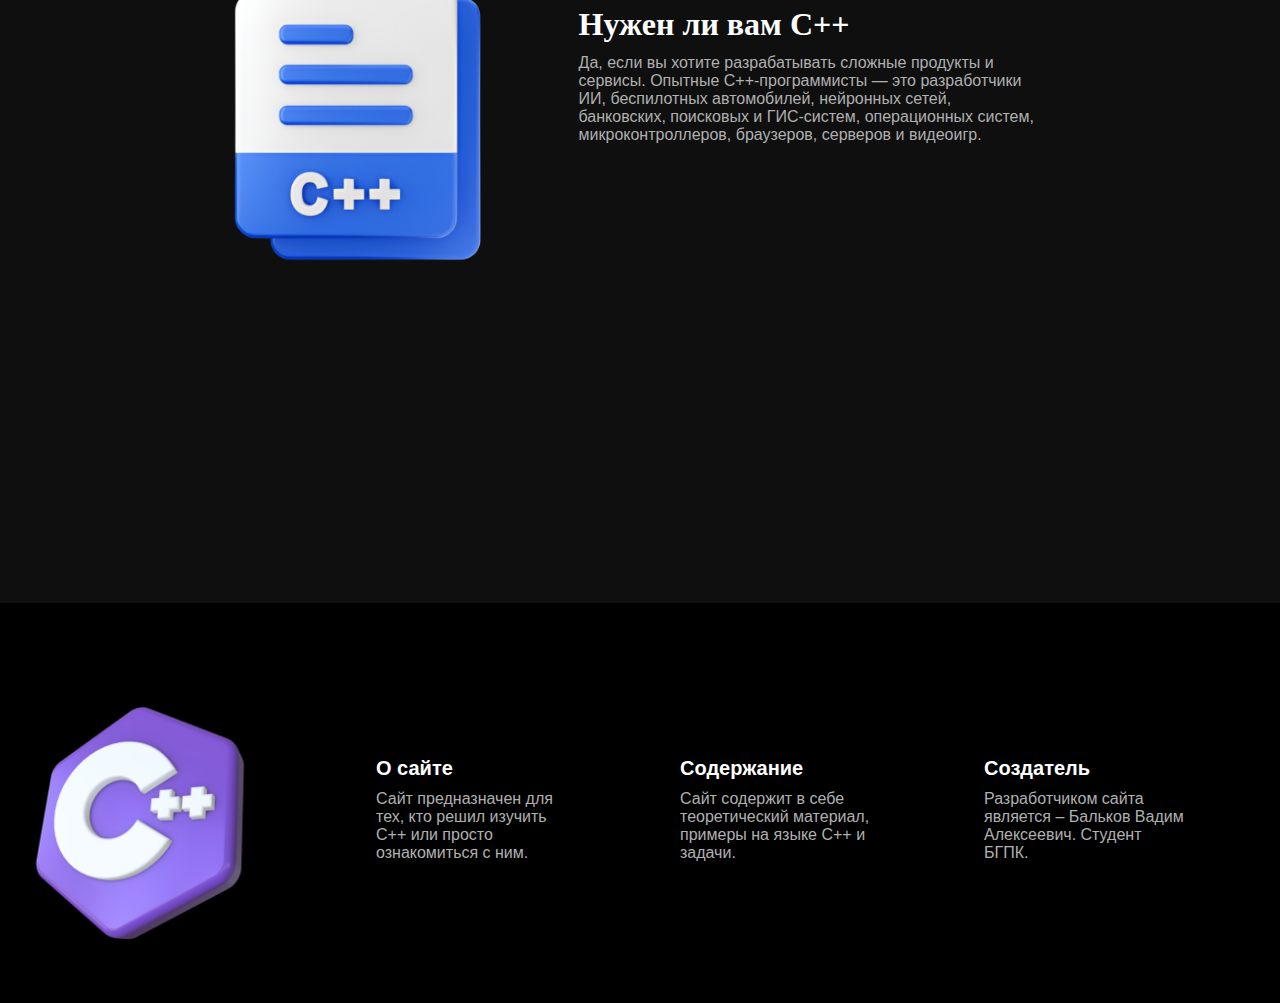
==== commit 26ea6ad2: "Add files via upload" ====
--- a/index.html
+++ b/index.html
@@ -74,7 +74,7 @@
 
 <footer>
 	<center>
-	<a href="https://bgpk.edu22.info/"><img src="images/LogoBGPK.png" id="logoFooter"></a>
+	<img src="images/LogoBGPK.png" id="logoFooter">
 	<div class="blocksFooter">
 		<div class="footerBlock">
 			<h1>О сайте</h1>
--- a/styles/style.css
+++ b/styles/style.css
@@ -141,10 +141,10 @@
 }
 
 #logoFooter {
-    width: 200px;
-    height: 200px;
-    margin-top: 115px;
-    margin-right: 1050px;
+    width: 240px;
+    height: 240px;
+    margin-top: 80px;
+    margin-right: 1000px;
     transition: 0.5s;
 }
 
@@ -159,7 +159,8 @@
     font-size: 20px;
     color: white;
     display: flex;
-    font-family: Arial;
+    font-family: Arial; 
+    transition: 0.3s;
 }
 
 footer p {
@@ -169,6 +170,6 @@
 }
 
 .blocksFooter {
-    margin-top: -200px;
-    padding-left: 300px;
+    margin-top: -240px;
+    padding-left: 280px;
 }